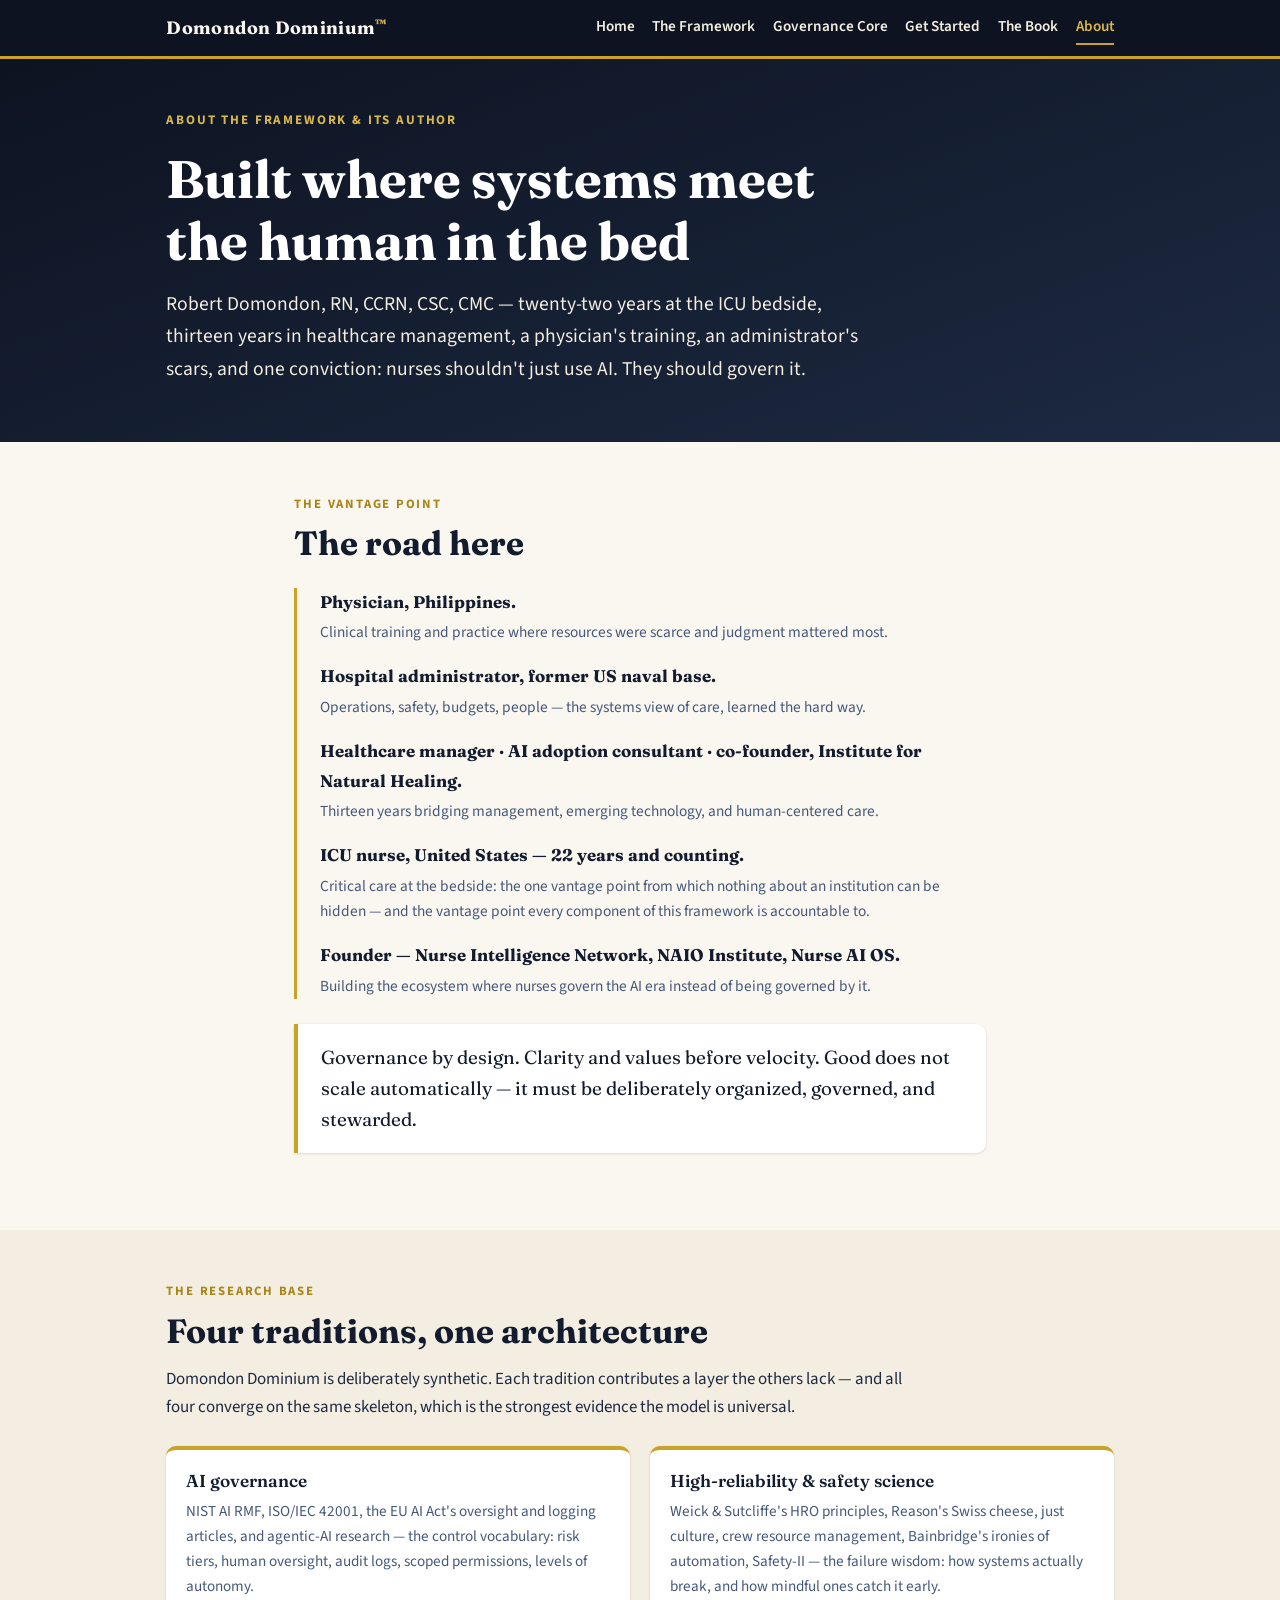
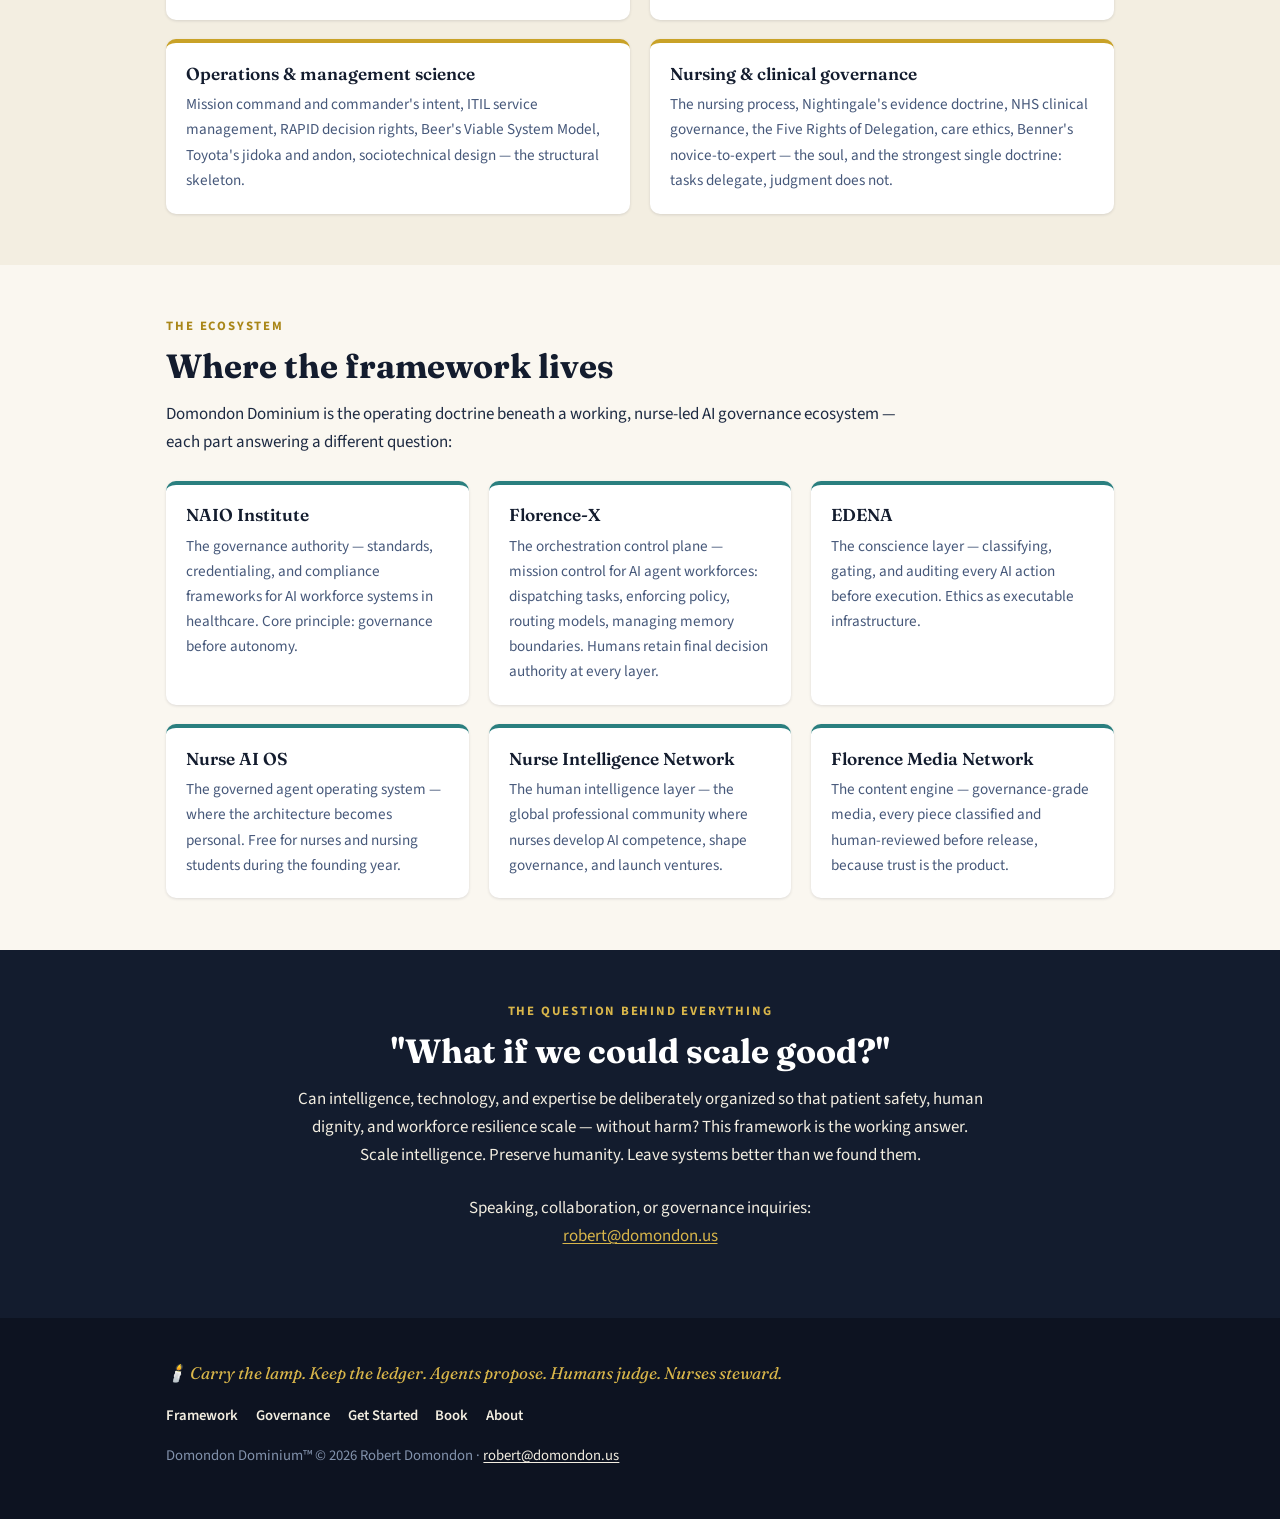
==== about.html @ d57c5e99 "Domondon Dominium framework site v1" ====
<!DOCTYPE html>
<html lang="en">
<head>
<meta charset="utf-8">
<meta name="viewport" content="width=device-width, initial-scale=1">
<title>About — Domondon Dominium™</title>
<meta name="description" content="Robert Domondon, RN, CCRN — the vantage point behind the framework, the four research traditions it stands on, and the nurse-led AI governance ecosystem it anchors.">
<link rel="preconnect" href="https://fonts.googleapis.com">
<link rel="preconnect" href="https://fonts.gstatic.com" crossorigin>
<link href="https://fonts.googleapis.com/css2?family=Fraunces:ital,wght@0,400;0,600;0,700;1,400;1,600&family=Source+Sans+3:ital,wght@0,400;0,600;0,700;1,400&display=swap" rel="stylesheet">
<link rel="stylesheet" href="assets/dominium.css">
</head>
<body>

<header class="site-head">
  <div class="wrap">
    <a class="brand" href="index.html">Domondon Dominium<span class="tm">™</span></a>
    <nav class="main" aria-label="Main">
      <a href="index.html">Home</a>
      <a href="framework.html">The Framework</a>
      <a href="governance.html">Governance Core</a>
      <a href="start.html">Get Started</a>
      <a href="book.html">The Book</a>
      <a href="about.html" aria-current="page">About</a>
    </nav>
  </div>
</header>

<main>

<div class="hero page-hero">
  <div class="wrap">
    <p class="kicker">About the framework &amp; its author</p>
    <h1>Built where systems meet<br>the human in the bed</h1>
    <p class="lede">Robert Domondon, RN, CCRN, CSC, CMC — twenty-two years at the ICU bedside, thirteen years in healthcare management, a physician's training, an administrator's scars, and one conviction: nurses shouldn't just use AI. They should govern it.</p>
  </div>
</div>

<section>
  <div class="wrap narrow">
    <p class="kicker">The vantage point</p>
    <h2>The road here</h2>
    <div class="steps">
      <div class="step"><strong>Physician, Philippines.</strong><p>Clinical training and practice where resources were scarce and judgment mattered most.</p></div>
      <div class="step"><strong>Hospital administrator, former US naval base.</strong><p>Operations, safety, budgets, people — the systems view of care, learned the hard way.</p></div>
      <div class="step"><strong>Healthcare manager · AI adoption consultant · co-founder, Institute for Natural Healing.</strong><p>Thirteen years bridging management, emerging technology, and human-centered care.</p></div>
      <div class="step"><strong>ICU nurse, United States — 22 years and counting.</strong><p>Critical care at the bedside: the one vantage point from which nothing about an institution can be hidden — and the vantage point every component of this framework is accountable to.</p></div>
      <div class="step"><strong>Founder — Nurse Intelligence Network, NAIO Institute, Nurse AI OS.</strong><p>Building the ecosystem where nurses govern the AI era instead of being governed by it.</p></div>
    </div>
    <blockquote class="pull">Governance by design. Clarity and values before velocity. Good does not scale automatically — it must be deliberately organized, governed, and stewarded.</blockquote>
  </div>
</section>

<section class="alt">
  <div class="wrap">
    <p class="kicker">The research base</p>
    <h2>Four traditions, one architecture</h2>
    <p class="narrow" style="max-width:46rem">Domondon Dominium is deliberately synthetic. Each tradition contributes a layer the others lack — and all four converge on the same skeleton, which is the strongest evidence the model is universal.</p>
    <div class="grid cols-2" style="margin-top:1.5rem">
      <div class="card"><h3>AI governance</h3><p>NIST AI RMF, ISO/IEC 42001, the EU AI Act's oversight and logging articles, and agentic-AI research — the control vocabulary: risk tiers, human oversight, audit logs, scoped permissions, levels of autonomy.</p></div>
      <div class="card"><h3>High-reliability &amp; safety science</h3><p>Weick &amp; Sutcliffe's HRO principles, Reason's Swiss cheese, just culture, crew resource management, Bainbridge's ironies of automation, Safety-II — the failure wisdom: how systems actually break, and how mindful ones catch it early.</p></div>
      <div class="card"><h3>Operations &amp; management science</h3><p>Mission command and commander's intent, ITIL service management, RAPID decision rights, Beer's Viable System Model, Toyota's jidoka and andon, sociotechnical design — the structural skeleton.</p></div>
      <div class="card"><h3>Nursing &amp; clinical governance</h3><p>The nursing process, Nightingale's evidence doctrine, NHS clinical governance, the Five Rights of Delegation, care ethics, Benner's novice-to-expert — the soul, and the strongest single doctrine: tasks delegate, judgment does not.</p></div>
    </div>
  </div>
</section>

<section>
  <div class="wrap">
    <p class="kicker">The ecosystem</p>
    <h2>Where the framework lives</h2>
    <p class="narrow" style="max-width:46rem">Domondon Dominium is the operating doctrine beneath a working, nurse-led AI governance ecosystem — each part answering a different question:</p>
    <div class="grid cols-3" style="margin-top:1.5rem">
      <div class="card teal"><h3>NAIO Institute</h3><p>The governance authority — standards, credentialing, and compliance frameworks for AI workforce systems in healthcare. Core principle: governance before autonomy.</p></div>
      <div class="card teal"><h3>Florence-X</h3><p>The orchestration control plane — mission control for AI agent workforces: dispatching tasks, enforcing policy, routing models, managing memory boundaries. Humans retain final decision authority at every layer.</p></div>
      <div class="card teal"><h3>EDENA</h3><p>The conscience layer — classifying, gating, and auditing every AI action before execution. Ethics as executable infrastructure.</p></div>
      <div class="card teal"><h3>Nurse AI OS</h3><p>The governed agent operating system — where the architecture becomes personal. Free for nurses and nursing students during the founding year.</p></div>
      <div class="card teal"><h3>Nurse Intelligence Network</h3><p>The human intelligence layer — the global professional community where nurses develop AI competence, shape governance, and launch ventures.</p></div>
      <div class="card teal"><h3>Florence Media Network</h3><p>The content engine — governance-grade media, every piece classified and human-reviewed before release, because trust is the product.</p></div>
    </div>
  </div>
</section>

<section class="dark">
  <div class="wrap narrow" style="text-align:center">
    <p class="kicker">The question behind everything</p>
    <h2>"What if we could scale good?"</h2>
    <p>Can intelligence, technology, and expertise be deliberately organized so that patient safety, human dignity, and workforce resilience scale — without harm? This framework is the working answer. Scale intelligence. Preserve humanity. Leave systems better than we found them.</p>
    <p style="margin-top:1.6rem">Speaking, collaboration, or governance inquiries:<br><a href="mailto:robert@domondon.us">robert@domondon.us</a></p>
  </div>
</section>

</main>

<footer class="site-foot">
  <div class="wrap">
    <p class="credo">🕯️ Carry the lamp. Keep the ledger. Agents propose. Humans judge. Nurses steward.</p>
    <nav aria-label="Footer">
      <a href="framework.html">Framework</a>
      <a href="governance.html">Governance</a>
      <a href="start.html">Get Started</a>
      <a href="book.html">Book</a>
      <a href="about.html">About</a>
    </nav>
    <p>Domondon Dominium™ © 2026 Robert Domondon · <a href="mailto:robert@domondon.us">robert@domondon.us</a></p>
  </div>
</footer>

</body>
</html>
---- assets/dominium.css ----
/* ==========================================================================
   Domondon Dominium™ — design system
   Doctrine-grade editorial: deep ink, parchment, lamp gold. Zero JS.
   Shares type DNA with Nurse AI OS (Fraunces + Source Sans 3), darker register.
   ========================================================================== */

:root {
  --ink-950: #0d1321;
  --ink-900: #131c2e;
  --ink-800: #1d2a42;
  --ink-700: #2c3d5c;
  --ink-600: #46587a;
  --ink-400: #8393ad;
  --parch-50: #faf7f0;
  --parch-100: #f3eee1;
  --parch-200: #e8e0cc;
  --gold-400: #d9b64a;
  --gold-500: #c9a227;
  --gold-600: #a98618;
  --teal-500: #2a7f7f;
  --teal-600: #1f6363;
  --red-700: #a33a3a;
  --white: #ffffff;
  --font-display: "Fraunces", Georgia, "Times New Roman", serif;
  --font-body: "Source Sans 3", "Segoe UI", Helvetica, Arial, sans-serif;
  --shadow-sm: 0 1px 3px rgba(13, 19, 33, .12);
  --shadow-md: 0 6px 24px rgba(13, 19, 33, .14);
  --maxw: 62rem;
}

* { box-sizing: border-box; }
html { scroll-behavior: smooth; }
body {
  margin: 0;
  font-family: var(--font-body);
  font-size: 1.06rem;
  line-height: 1.65;
  color: var(--ink-800);
  background: var(--parch-50);
}

h1, h2, h3, h4 { font-family: var(--font-display); color: var(--ink-900); line-height: 1.18; }
h1 { font-size: clamp(2.1rem, 5vw, 3.3rem); font-weight: 700; margin: 0 0 1rem; }
h2 { font-size: clamp(1.5rem, 3.4vw, 2.1rem); font-weight: 700; margin: 0 0 .9rem; }
h3 { font-size: 1.25rem; font-weight: 600; margin: 0 0 .5rem; }
p { margin: 0 0 1rem; }
a { color: var(--teal-600); text-decoration-thickness: 1px; text-underline-offset: 2px; }
a:hover { color: var(--gold-600); }
strong { color: var(--ink-900); }
code, .mono { font-family: "SFMono-Regular", Consolas, "Liberation Mono", monospace; font-size: .92em; }

.wrap { max-width: var(--maxw); margin: 0 auto; padding: 0 1.4rem; }
.narrow { max-width: 46rem; }

/* ---------- header / nav ---------- */
.site-head {
  background: var(--ink-950);
  border-bottom: 3px solid var(--gold-500);
  position: sticky; top: 0; z-index: 50;
}
.site-head .wrap {
  display: flex; align-items: center; justify-content: space-between;
  gap: 1rem; padding-top: .7rem; padding-bottom: .7rem; flex-wrap: wrap;
}
.brand {
  font-family: var(--font-display); font-weight: 700; font-size: 1.12rem;
  color: var(--parch-50); text-decoration: none; letter-spacing: .02em;
}
.brand .tm { font-size: .6em; vertical-align: super; color: var(--gold-400); }
.brand:hover { color: var(--gold-400); }
nav.main { display: flex; gap: 1.1rem; flex-wrap: wrap; }
nav.main a {
  color: var(--parch-100); text-decoration: none; font-size: .95rem; font-weight: 600;
  padding: .2rem 0; border-bottom: 2px solid transparent;
}
nav.main a:hover, nav.main a[aria-current="page"] { color: var(--gold-400); border-bottom-color: var(--gold-500); }

/* ---------- hero ---------- */
.hero { background: linear-gradient(160deg, var(--ink-950) 0%, var(--ink-800) 100%); color: var(--parch-50); padding: 4.5rem 0 3.8rem; }
.hero h1 { color: var(--white); }
.hero .kicker { color: var(--gold-400); font-weight: 700; letter-spacing: .14em; text-transform: uppercase; font-size: .82rem; margin-bottom: 1rem; }
.hero .lede { font-size: 1.22rem; color: var(--parch-100); max-width: 44rem; }
.hero .credo { font-family: var(--font-display); font-style: italic; color: var(--gold-400); font-size: 1.08rem; margin-top: 1.6rem; }
.page-hero { padding: 3.2rem 0 2.6rem; }

/* ---------- sections ---------- */
section { padding: 3.2rem 0; }
section.alt { background: var(--parch-100); }
section.dark { background: var(--ink-900); color: var(--parch-100); }
section.dark h2, section.dark h3 { color: var(--white); }
section.dark a { color: var(--gold-400); }
.kicker { color: var(--gold-600); font-weight: 700; letter-spacing: .14em; text-transform: uppercase; font-size: .8rem; margin: 0 0 .6rem; }
section.dark .kicker { color: var(--gold-400); }

/* ---------- components ---------- */
.grid { display: grid; gap: 1.2rem; }
.grid.cols-2 { grid-template-columns: repeat(2, 1fr); }
.grid.cols-3 { grid-template-columns: repeat(3, 1fr); }
@media (max-width: 860px) { .grid.cols-3 { grid-template-columns: repeat(2, 1fr); } }
@media (max-width: 620px) { .grid.cols-2, .grid.cols-3 { grid-template-columns: 1fr; } }

.card {
  background: var(--white); border-radius: 10px; box-shadow: var(--shadow-sm);
  padding: 1.3rem 1.25rem; border-top: 4px solid var(--gold-500);
}
.card h3 { font-size: 1.08rem; }
.card p { font-size: .95rem; color: var(--ink-600); margin: .35rem 0 0; }
.card .num { font-family: var(--font-display); font-weight: 700; color: var(--gold-600); font-size: .9rem; }
.card.teal { border-top-color: var(--teal-500); }
.card.ink { border-top-color: var(--ink-700); }

blockquote.pull {
  border-left: 4px solid var(--gold-500); background: var(--white);
  margin: 1.6rem 0; padding: 1.1rem 1.4rem; border-radius: 0 10px 10px 0;
  font-family: var(--font-display); font-size: 1.18rem; color: var(--ink-900);
  box-shadow: var(--shadow-sm);
}
blockquote.pull footer { font-family: var(--font-body); font-size: .85rem; color: var(--ink-600); margin-top: .5rem; }

.boundary {
  border: 2px solid var(--red-700); background: #fbe4e4; color: var(--red-700);
  border-radius: 10px; padding: 1rem 1.3rem; font-weight: 600; margin: 1.4rem 0;
}

table { width: 100%; border-collapse: collapse; background: var(--white); box-shadow: var(--shadow-sm); border-radius: 10px; overflow: hidden; margin: 1.4rem 0; font-size: .96rem; }
th { background: var(--ink-900); color: var(--parch-100); text-align: left; padding: .65rem .9rem; font-weight: 600; }
td { padding: .6rem .9rem; border-top: 1px solid var(--parch-200); vertical-align: top; }
tr:nth-child(even) td { background: var(--parch-50); }
.table-scroll { overflow-x: auto; }

ol.principles { counter-reset: p; list-style: none; padding: 0; margin: 1.5rem 0; display: grid; gap: .7rem; }
ol.principles li {
  counter-increment: p; background: var(--white); border-radius: 8px; box-shadow: var(--shadow-sm);
  padding: .85rem 1.1rem .85rem 3.4rem; position: relative; font-weight: 600; color: var(--ink-900);
}
ol.principles li::before {
  content: counter(p); position: absolute; left: 1rem; top: 50%; transform: translateY(-50%);
  font-family: var(--font-display); font-weight: 700; color: var(--gold-600); font-size: 1.25rem;
}
ol.principles li small { display: block; font-weight: 400; color: var(--ink-600); }
section.dark ol.principles li { background: var(--ink-800); color: var(--parch-100); }
section.dark ol.principles li::before { color: var(--gold-400); }
section.dark ol.principles li small { color: var(--ink-400); }

.loop {
  font-family: "SFMono-Regular", Consolas, monospace; font-size: .92rem;
  background: var(--ink-950); color: var(--parch-100); border-radius: 10px;
  padding: 1.3rem 1.5rem; overflow-x: auto; line-height: 1.9; margin: 1.4rem 0;
  border-left: 4px solid var(--gold-500);
}
.loop b { color: var(--gold-400); font-weight: 600; }

.btn {
  display: inline-block; background: var(--gold-500); color: var(--ink-950);
  font-weight: 700; text-decoration: none; padding: .75rem 1.5rem; border-radius: 8px;
  box-shadow: var(--shadow-sm); font-size: 1rem;
}
.btn:hover { background: var(--gold-400); color: var(--ink-950); }
.btn.ghost { background: transparent; color: var(--parch-100); border: 2px solid var(--gold-500); }
.btn.ghost:hover { color: var(--gold-400); }
.btn-row { display: flex; gap: .9rem; flex-wrap: wrap; margin-top: 1.6rem; }

.steps { border-left: 3px solid var(--gold-500); padding-left: 1.4rem; display: grid; gap: 1.05rem; margin: 1.5rem 0; }
.steps .step strong { color: var(--ink-900); font-family: var(--font-display); }
.steps .step p { margin: .15rem 0 0; color: var(--ink-600); font-size: .96rem; }

.rights { display: grid; gap: 1rem; margin: 1.5rem 0; }
.right-card {
  background: var(--white); border-radius: 10px; box-shadow: var(--shadow-sm);
  padding: 1.15rem 1.3rem; border-left: 5px solid var(--teal-500);
}
.right-card h3 { color: var(--teal-600); font-size: 1.02rem; letter-spacing: .04em; }
.right-card p { font-size: .96rem; margin: .3rem 0 0; }
.right-card p.rule { color: var(--ink-600); font-style: italic; font-size: .9rem; }

.invariant {
  text-align: center; font-family: var(--font-display); font-weight: 700;
  font-size: clamp(1.3rem, 3vw, 1.8rem); color: var(--white);
  padding: 2.2rem 1rem; background: var(--ink-950); border-radius: 12px;
  border: 2px solid var(--gold-500); margin: 2rem 0;
}

.tiers span { display: inline-block; border-radius: 8px; padding: .3rem .8rem; font-weight: 700; font-size: .9rem; margin: 0 .4rem .5rem 0; }
.tier-green { background: #e5f3e6; color: #2c6e31; }
.tier-yellow { background: #fdf3d7; color: #8a6420; }
.tier-red { background: #fbe4e4; color: var(--red-700); }

/* ---------- footer ---------- */
.site-foot { background: var(--ink-950); color: var(--ink-400); padding: 2.6rem 0 2.2rem; font-size: .92rem; }
.site-foot .credo { font-family: var(--font-display); font-style: italic; color: var(--gold-400); font-size: 1.05rem; margin-bottom: 1rem; }
.site-foot a { color: var(--parch-100); }
.site-foot nav { display: flex; gap: 1.1rem; flex-wrap: wrap; margin: .8rem 0 1rem; }
.site-foot nav a { text-decoration: none; font-weight: 600; }
.site-foot nav a:hover { color: var(--gold-400); }

@media print {
  .site-head, .site-foot, .btn, .btn-row { display: none; }
  body { background: #fff; }
}
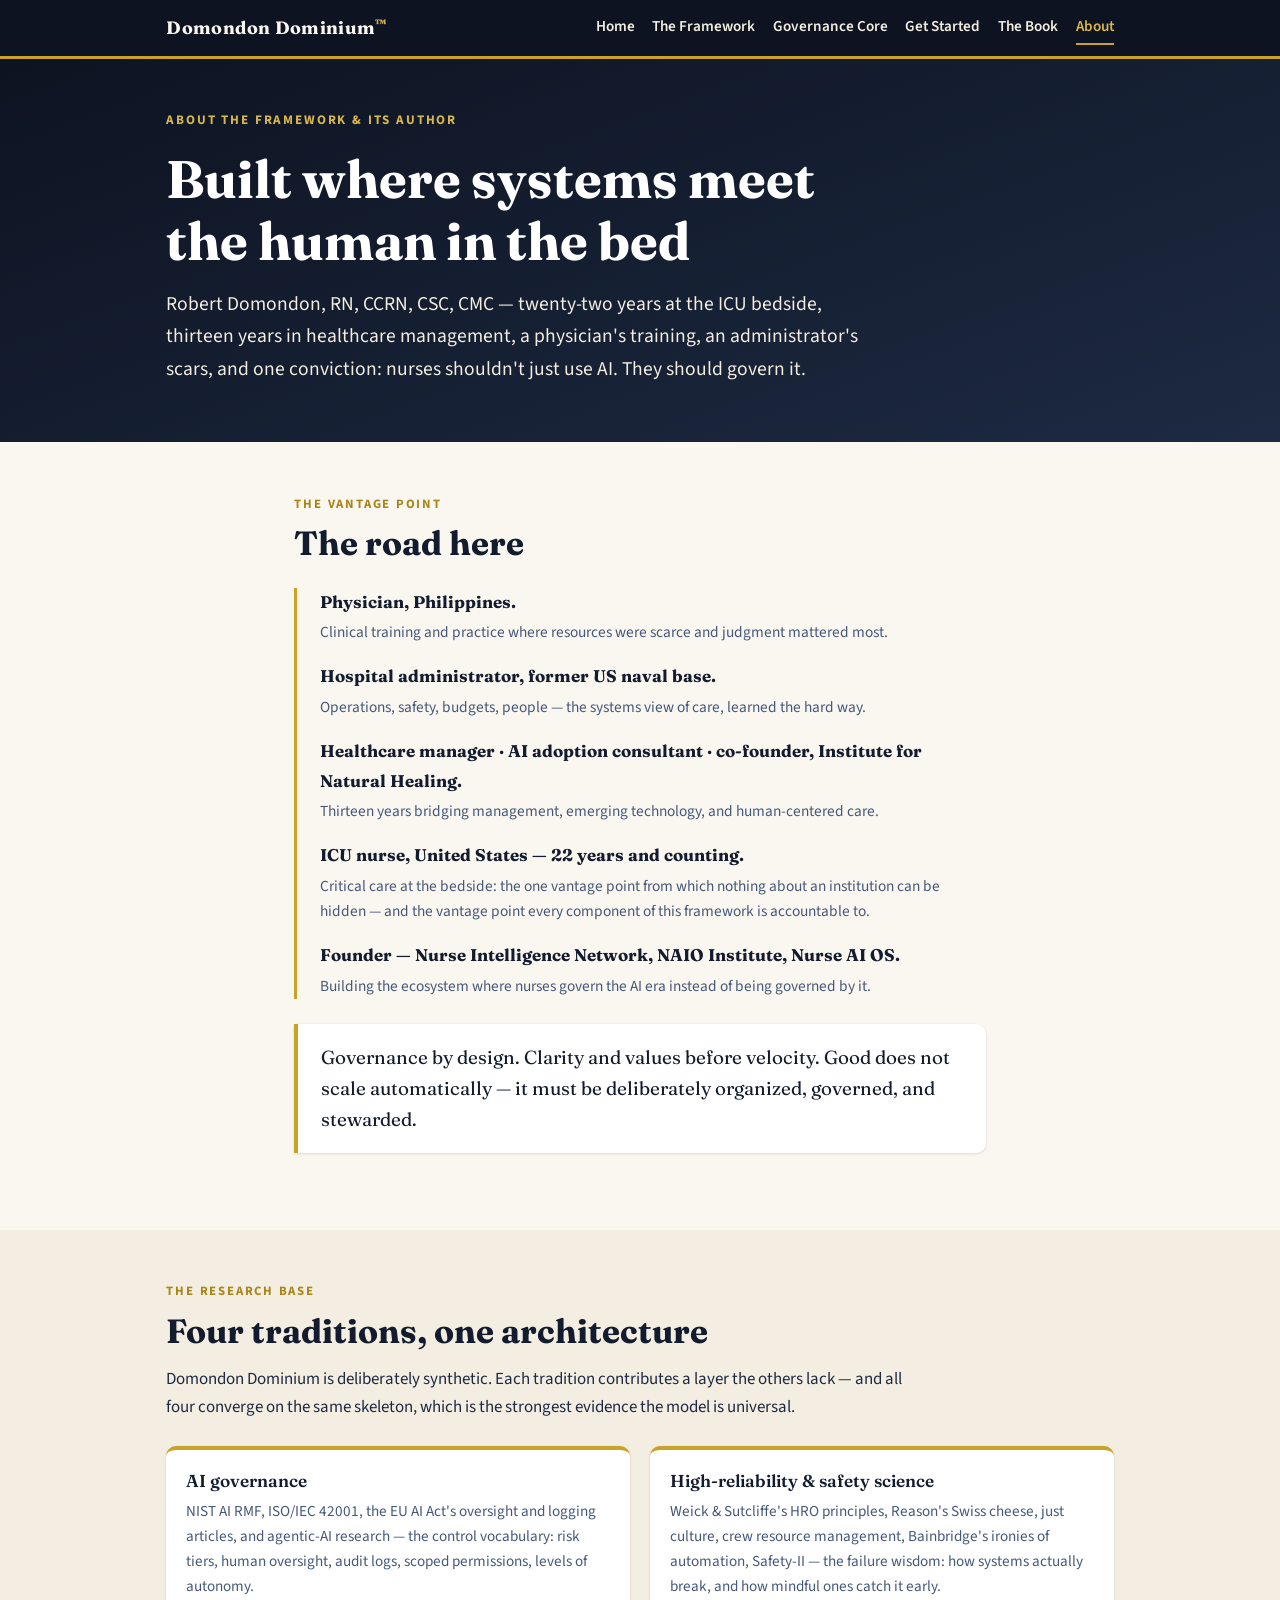
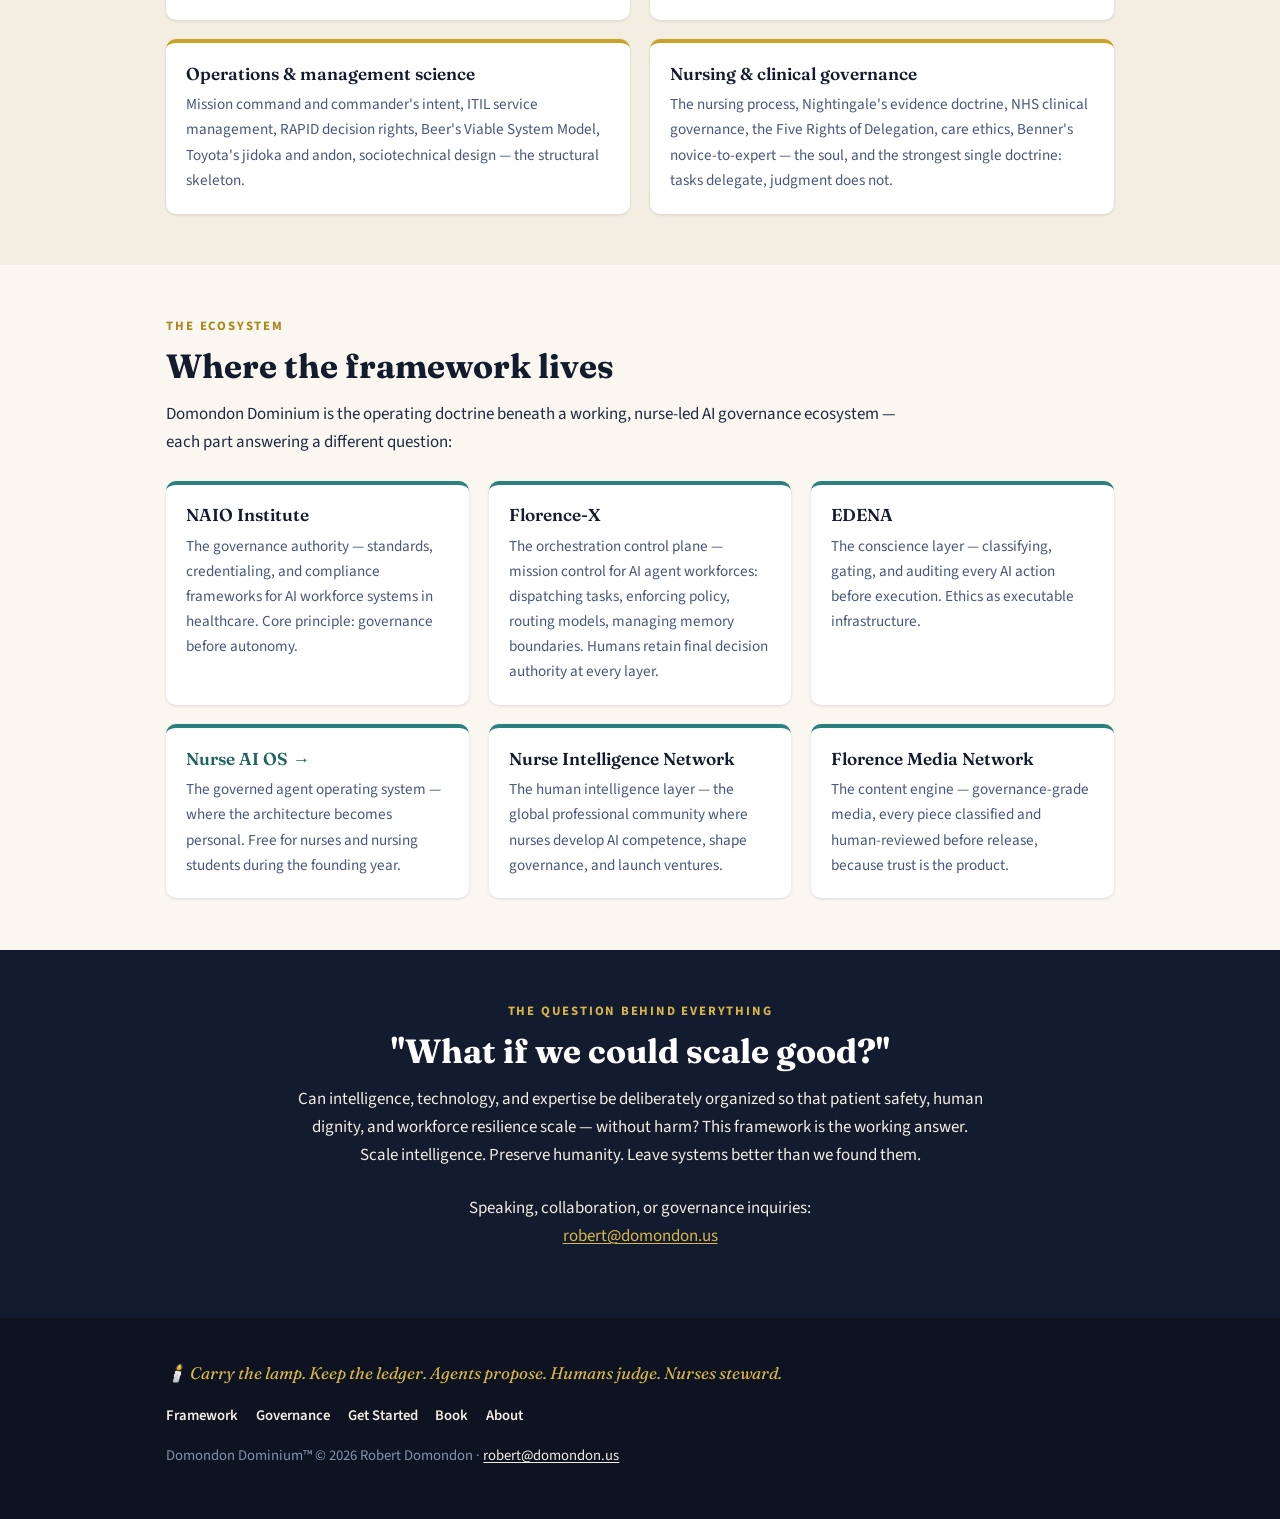
==== commit 19049869: "Cross-link Nurse AI OS (nurse-ai-os.org) from start, about, and footer" ====
--- a/about.html
+++ b/about.html
@@ -74,7 +74,7 @@
       <div class="card teal"><h3>NAIO Institute</h3><p>The governance authority — standards, credentialing, and compliance frameworks for AI workforce systems in healthcare. Core principle: governance before autonomy.</p></div>
       <div class="card teal"><h3>Florence-X</h3><p>The orchestration control plane — mission control for AI agent workforces: dispatching tasks, enforcing policy, routing models, managing memory boundaries. Humans retain final decision authority at every layer.</p></div>
       <div class="card teal"><h3>EDENA</h3><p>The conscience layer — classifying, gating, and auditing every AI action before execution. Ethics as executable infrastructure.</p></div>
-      <div class="card teal"><h3>Nurse AI OS</h3><p>The governed agent operating system — where the architecture becomes personal. Free for nurses and nursing students during the founding year.</p></div>
+      <div class="card teal"><h3><a href="https://nurse-ai-os.org" target="_blank" rel="noopener" style="text-decoration:none">Nurse AI OS →</a></h3><p>The governed agent operating system — where the architecture becomes personal. Free for nurses and nursing students during the founding year.</p></div>
       <div class="card teal"><h3>Nurse Intelligence Network</h3><p>The human intelligence layer — the global professional community where nurses develop AI competence, shape governance, and launch ventures.</p></div>
       <div class="card teal"><h3>Florence Media Network</h3><p>The content engine — governance-grade media, every piece classified and human-reviewed before release, because trust is the product.</p></div>
     </div>
--- a/assets/dominium.css
+++ b/assets/dominium.css
@@ -89,6 +89,13 @@
 section.dark { background: var(--ink-900); color: var(--parch-100); }
 section.dark h2, section.dark h3 { color: var(--white); }
 section.dark a { color: var(--gold-400); }
+section.dark strong, .hero strong { color: var(--white); }
+section.dark blockquote.pull { background: var(--ink-800); color: var(--parch-100); }
+section.dark blockquote.pull footer { color: var(--ink-400); }
+section.dark a.btn { color: var(--ink-950); }
+section.dark a.btn:hover { color: var(--ink-950); }
+section.dark a.btn.ghost, .hero a.btn.ghost { color: var(--parch-100); }
+section.dark a.btn.ghost:hover, .hero a.btn.ghost:hover { color: var(--gold-400); }
 .kicker { color: var(--gold-600); font-weight: 700; letter-spacing: .14em; text-transform: uppercase; font-size: .8rem; margin: 0 0 .6rem; }
 section.dark .kicker { color: var(--gold-400); }
 
